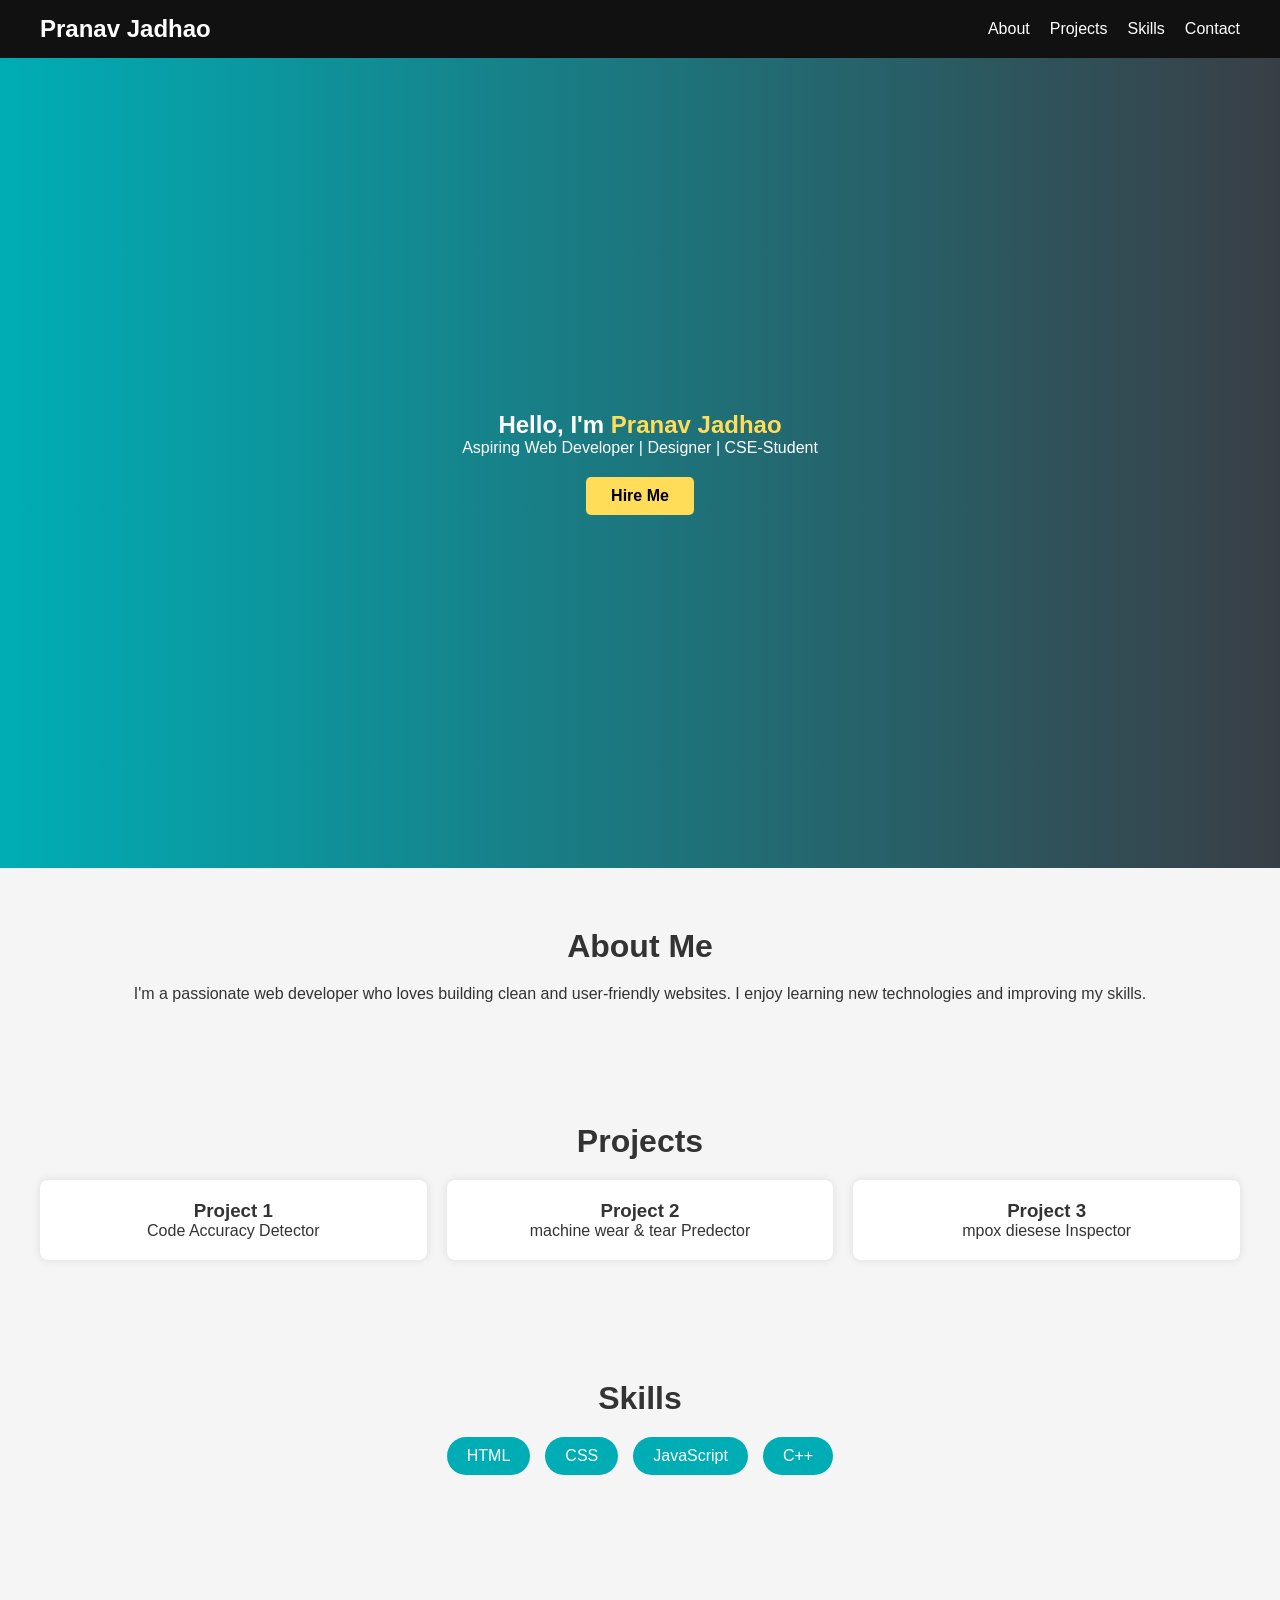
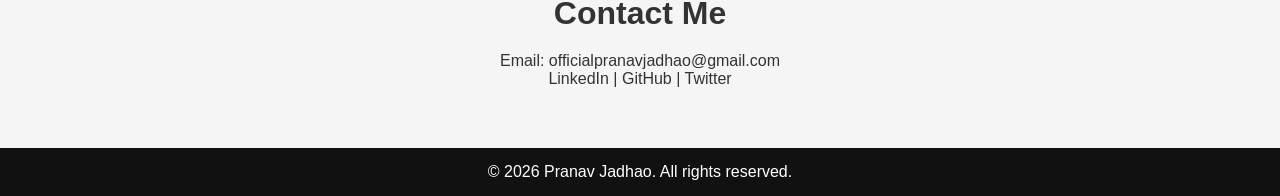
==== index.html @ 9dba75c3 "Add files via upload" ====
<!DOCTYPE html>
<html lang="en">
<head>
    <meta charset="UTF-8">
    <meta name="viewport" content="width=device-width, initial-scale=1.0">
    <title>Pranav Jadhao | Portfolio</title>
    <link rel="stylesheet" href="style.css">
</head>
<body>

    <!-- Navbar -->
    <header>
        <nav>
            <h1 class="logo">Pranav Jadhao</h1>
            <ul>
                <li><a href="#about">About</a></li>
                <li><a href="#projects">Projects</a></li>
                <li><a href="#skills">Skills</a></li>
                <li><a href="#contact">Contact</a></li>
            </ul>
        </nav>
    </header>

    <!-- Hero Section -->
    <section class="hero">
        <h2>Hello, I'm <span>Pranav Jadhao</span></h2>
        <p>Aspiring Web Developer | Designer | CSE-Student</p>
        <a href="#contact" class="btn">Hire Me</a>
    </section>

    <!-- About Section -->
    <section id="about" class="section">
        <h2>About Me</h2>
        <p>
            I'm a passionate web developer who loves building clean and user-friendly websites.
            I enjoy learning new technologies and improving my skills.
        </p>
    </section>

    <!-- Projects Section -->
    <section id="projects" class="section">
        <h2>Projects</h2>
        <div class="projects">
            <div class="card">
                <h3>Project 1</h3>
                <p>Code Accuracy Detector</p>
            </div>
            <div class="card">
                <h3>Project 2</h3>
                <p>machine wear & tear Predector</p>
            </div>
            <div class="card">
                <h3>Project 3</h3>
                <p>mpox diesese Inspector</p>
            </div>
        </div>
    </section>

    <!-- Skills Section -->
    <section id="skills" class="section">
        <h2>Skills</h2>
        <ul class="skills">
            <li>HTML</li>
            <li>CSS</li>
            <li>JavaScript</li>
            <li>C++</li>
        </ul>
    </section>

    <!-- Contact Section -->
    <section id="contact" class="section">
        <h2>Contact Me</h2>
        <p>Email: officialpranavjadhao@gmail.com</p>
        <p>LinkedIn | GitHub | Twitter</p>
    </section>

    <footer>
        <p>© 2026 Pranav Jadhao. All rights reserved.</p>
    </footer>

</body>
</html>
---- style.css ----
* {
    margin: 0;
    padding: 0;
    box-sizing: border-box;
    font-family: Arial, Helvetica, sans-serif;
}

body {
    background-color: #f5f5f5;
    color: #333;
}

/* Navbar */
header {
    background: #111;
    padding: 15px 40px;
}

nav {
    display: flex;
    justify-content: space-between;
    align-items: center;
}

.logo {
    color: #fff;
}

nav ul {
    list-style: none;
    display: flex;
    gap: 20px;
}

nav ul li a {
    color: #fff;
    text-decoration: none;
    transition: 0.3s;
}

nav ul li a:hover {
    color: #00adb5;
}

/* Hero */
.hero {
    height: 90vh;
    display: flex;
    flex-direction: column;
    justify-content: center;
    align-items: center;
    background: linear-gradient(to right, #00adb5, #393e46);
    color: white;
    text-align: center;
}

.hero span {
    color: #ffdd59;
}

.btn {
    margin-top: 20px;
    padding: 10px 25px;
    background: #ffdd59;
    color: #000;
    text-decoration: none;
    border-radius: 5px;
    font-weight: bold;
}

/* Sections */
.section {
    padding: 60px 40px;
    text-align: center;
}

.section h2 {
    margin-bottom: 20px;
    font-size: 2rem;
}

/* Projects */
.projects {
    display: grid;
    grid-template-columns: repeat(auto-fit, minmax(250px, 1fr));
    gap: 20px;
}

.card {
    background: white;
    padding: 20px;
    border-radius: 8px;
    box-shadow: 0 0 10px rgba(0,0,0,0.1);
}

/* Skills */
.skills {
    list-style: none;
    display: flex;
    justify-content: center;
    gap: 15px;
    flex-wrap: wrap;
}

.skills li {
    background: #00adb5;
    color: white;
    padding: 10px 20px;
    border-radius: 20px;
}

/* Footer */
footer {
    background: #111;
    color: white;
    text-align: center;
    padding: 15px;
}
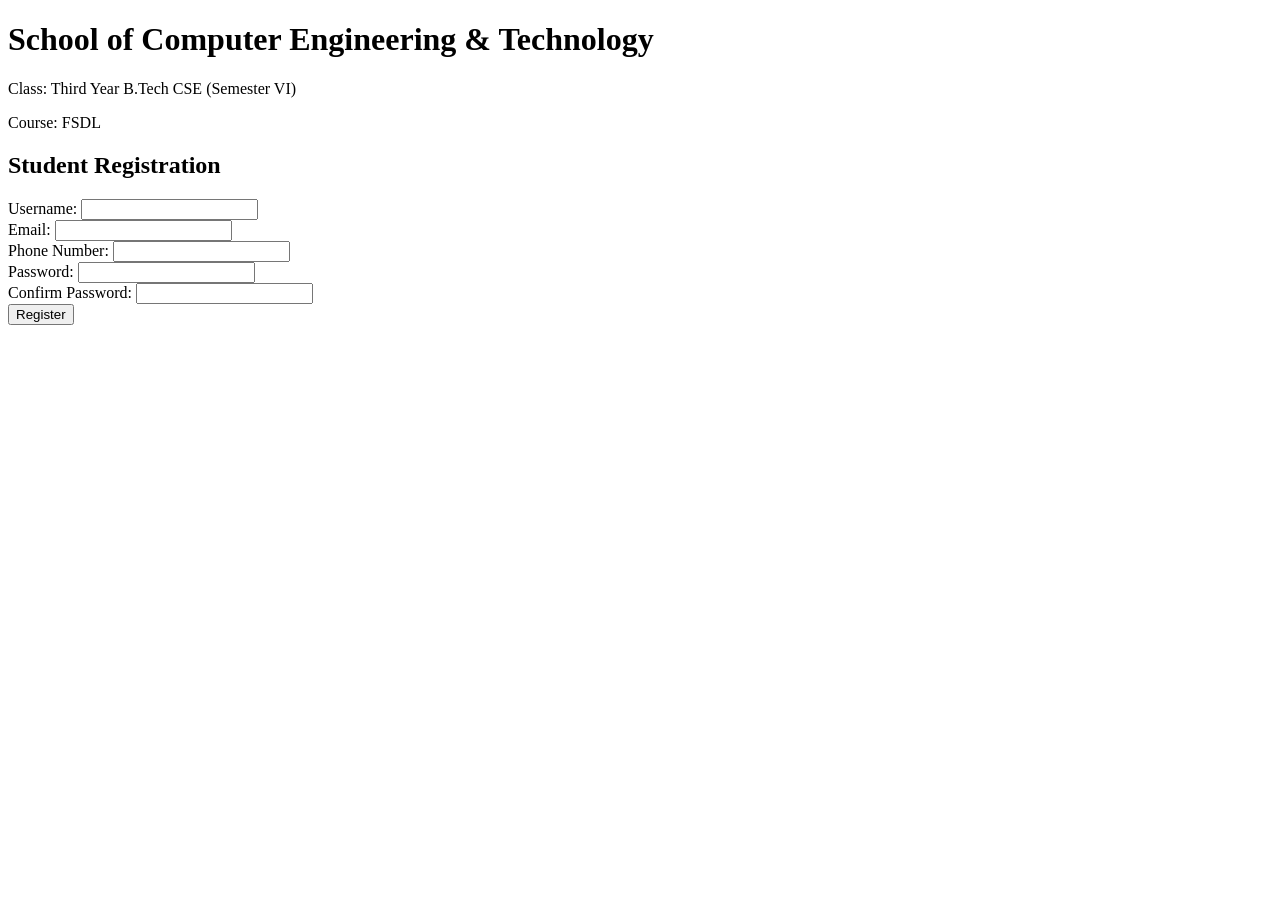
==== commit ac5bc43e: "Add files via upload" ====
--- a/index.html
+++ b/index.html
@@ -3,80 +3,58 @@
 <head>
     <meta charset="UTF-8">
     <meta name="viewport" content="width=device-width, initial-scale=1.0">
-    <title>Pranav Jadhao | Portfolio</title>
-    <link rel="stylesheet" href="style.css">
+    <title>Student Registration Form</title>
+    <link rel="stylesheet" href="css/style.css">
+    <script src="https://code.jquery.com/jquery-3.7.1.min.js"></script>
 </head>
 <body>
+    <div class="container">
+        <!-- Header with School Info -->
+        <header class="header">
+            <h1>School of Computer Engineering & Technology</h1>
+            <p>Class: Third Year B.Tech CSE (Semester VI)</p>
+            <p>Course: FSDL</p>
+        </header>
 
-    <!-- Navbar -->
-    <header>
-        <nav>
-            <h1 class="logo">Pranav Jadhao</h1>
-            <ul>
-                <li><a href="#about">About</a></li>
-                <li><a href="#projects">Projects</a></li>
-                <li><a href="#skills">Skills</a></li>
-                <li><a href="#contact">Contact</a></li>
-            </ul>
-        </nav>
-    </header>
+        <!-- Registration Form -->
+        <main class="form-section">
+            <div class="form-container">
+                <h2>Student Registration</h2>
+                <form id="registrationForm" onsubmit="return validateForm(event)">
+                    <div class="input-group">
+                        <label for="username">Username:</label>
+                        <input type="text" id="username" name="username" required>
+                        <span class="error" id="usernameError"></span>
+                    </div>
+                    <div class="input-group">
+                        <label for="email">Email:</label>
+                        <input type="email" id="email" name="email" required>
+                        <span class="error" id="emailError"></span>
+                    </div>
+                    <div class="input-group">
+                        <label for="phone">Phone Number:</label>
+                        <input type="tel" id="phone" name="phone" required>
+                        <span class="error" id="phoneError"></span>
+                    </div>
+                    <div class="input-group">
+                        <label for="password">Password:</label>
+                        <input type="password" id="password" name="password" required>
+                        <span class="error" id="passwordError"></span>
+                    </div>
+                    <div class="input-group">
+                        <label for="confirmPassword">Confirm Password:</label>
+                        <input type="password" id="confirmPassword" name="confirmPassword" required>
+                        <span class="error" id="confirmPasswordError"></span>
+                    </div>
+                    <button type="submit" id="submitBtn">Register</button>
+                </form>
+            </div>
 
-    <!-- Hero Section -->
-    <section class="hero">
-        <h2>Hello, I'm <span>Pranav Jadhao</span></h2>
-        <p>Aspiring Web Developer | Designer | CSE-Student</p>
-        <a href="#contact" class="btn">Hire Me</a>
-    </section>
+           
+            </section>
+        </main>
+    </div>
 
-    <!-- About Section -->
-    <section id="about" class="section">
-        <h2>About Me</h2>
-        <p>
-            I'm a passionate web developer who loves building clean and user-friendly websites.
-            I enjoy learning new technologies and improving my skills.
-        </p>
-    </section>
-
-    <!-- Projects Section -->
-    <section id="projects" class="section">
-        <h2>Projects</h2>
-        <div class="projects">
-            <div class="card">
-                <h3>Project 1</h3>
-                <p>Code Accuracy Detector</p>
-            </div>
-            <div class="card">
-                <h3>Project 2</h3>
-                <p>machine wear & tear Predector</p>
-            </div>
-            <div class="card">
-                <h3>Project 3</h3>
-                <p>mpox diesese Inspector</p>
-            </div>
-        </div>
-    </section>
-
-    <!-- Skills Section -->
-    <section id="skills" class="section">
-        <h2>Skills</h2>
-        <ul class="skills">
-            <li>HTML</li>
-            <li>CSS</li>
-            <li>JavaScript</li>
-            <li>C++</li>
-        </ul>
-    </section>
-
-    <!-- Contact Section -->
-    <section id="contact" class="section">
-        <h2>Contact Me</h2>
-        <p>Email: officialpranavjadhao@gmail.com</p>
-        <p>LinkedIn | GitHub | Twitter</p>
-    </section>
-
-    <footer>
-        <p>© 2026 Pranav Jadhao. All rights reserved.</p>
-    </footer>
-
+    <script src="js/script.js"></script>
 </body>
 </html>
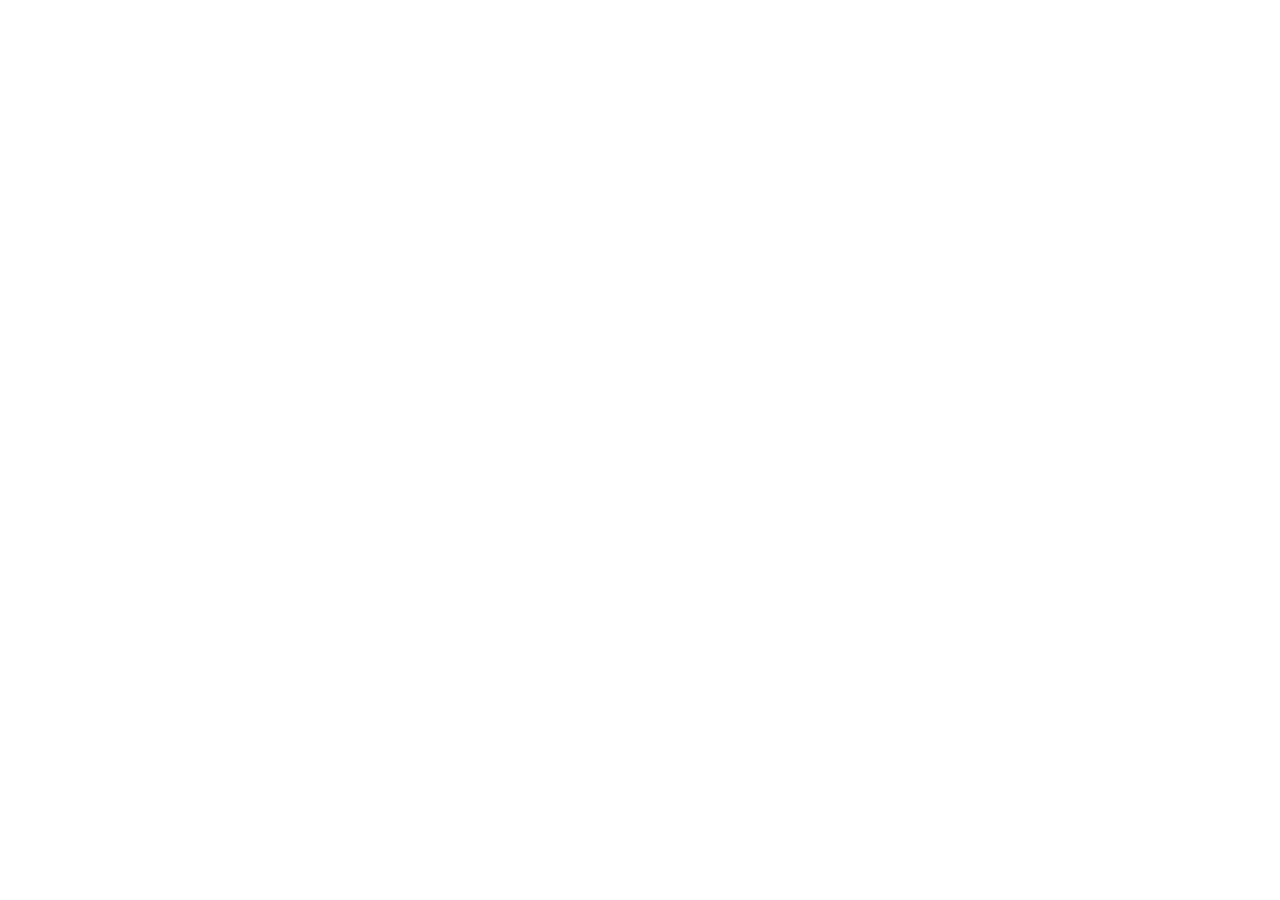
==== commit 515edd6a: "Add files via upload" ====
--- a/index.html
+++ b/index.html
@@ -1,60 +1,16 @@
-<!DOCTYPE html>
-<html lang="en">
-<head>
-    <meta charset="UTF-8">
-    <meta name="viewport" content="width=device-width, initial-scale=1.0">
-    <title>Student Registration Form</title>
-    <link rel="stylesheet" href="css/style.css">
-    <script src="https://code.jquery.com/jquery-3.7.1.min.js"></script>
-</head>
-<body>
-    <div class="container">
-        <!-- Header with School Info -->
-        <header class="header">
-            <h1>School of Computer Engineering & Technology</h1>
-            <p>Class: Third Year B.Tech CSE (Semester VI)</p>
-            <p>Course: FSDL</p>
-        </header>
-
-        <!-- Registration Form -->
-        <main class="form-section">
-            <div class="form-container">
-                <h2>Student Registration</h2>
-                <form id="registrationForm" onsubmit="return validateForm(event)">
-                    <div class="input-group">
-                        <label for="username">Username:</label>
-                        <input type="text" id="username" name="username" required>
-                        <span class="error" id="usernameError"></span>
-                    </div>
-                    <div class="input-group">
-                        <label for="email">Email:</label>
-                        <input type="email" id="email" name="email" required>
-                        <span class="error" id="emailError"></span>
-                    </div>
-                    <div class="input-group">
-                        <label for="phone">Phone Number:</label>
-                        <input type="tel" id="phone" name="phone" required>
-                        <span class="error" id="phoneError"></span>
-                    </div>
-                    <div class="input-group">
-                        <label for="password">Password:</label>
-                        <input type="password" id="password" name="password" required>
-                        <span class="error" id="passwordError"></span>
-                    </div>
-                    <div class="input-group">
-                        <label for="confirmPassword">Confirm Password:</label>
-                        <input type="password" id="confirmPassword" name="confirmPassword" required>
-                        <span class="error" id="confirmPasswordError"></span>
-                    </div>
-                    <button type="submit" id="submitBtn">Register</button>
-                </form>
-            </div>
-
-           
-            </section>
-        </main>
-    </div>
-
-    <script src="js/script.js"></script>
-</body>
-</html>
+<!doctype html>
+<html lang="en">
+  <head>
+    <meta charset="UTF-8" />
+    <meta name="viewport" content="width=device-width, initial-scale=1.0" />
+    <meta
+      name="description"
+      content="Net Ninja MERN workout tracker built with React, Express, MongoDB, and a clean CRUD flow."
+    />
+    <title>MERN Workout Tracker</title>
+  </head>
+  <body>
+    <div id="root"></div>
+    <script type="module" src="/src/main.jsx"></script>
+  </body>
+</html>
